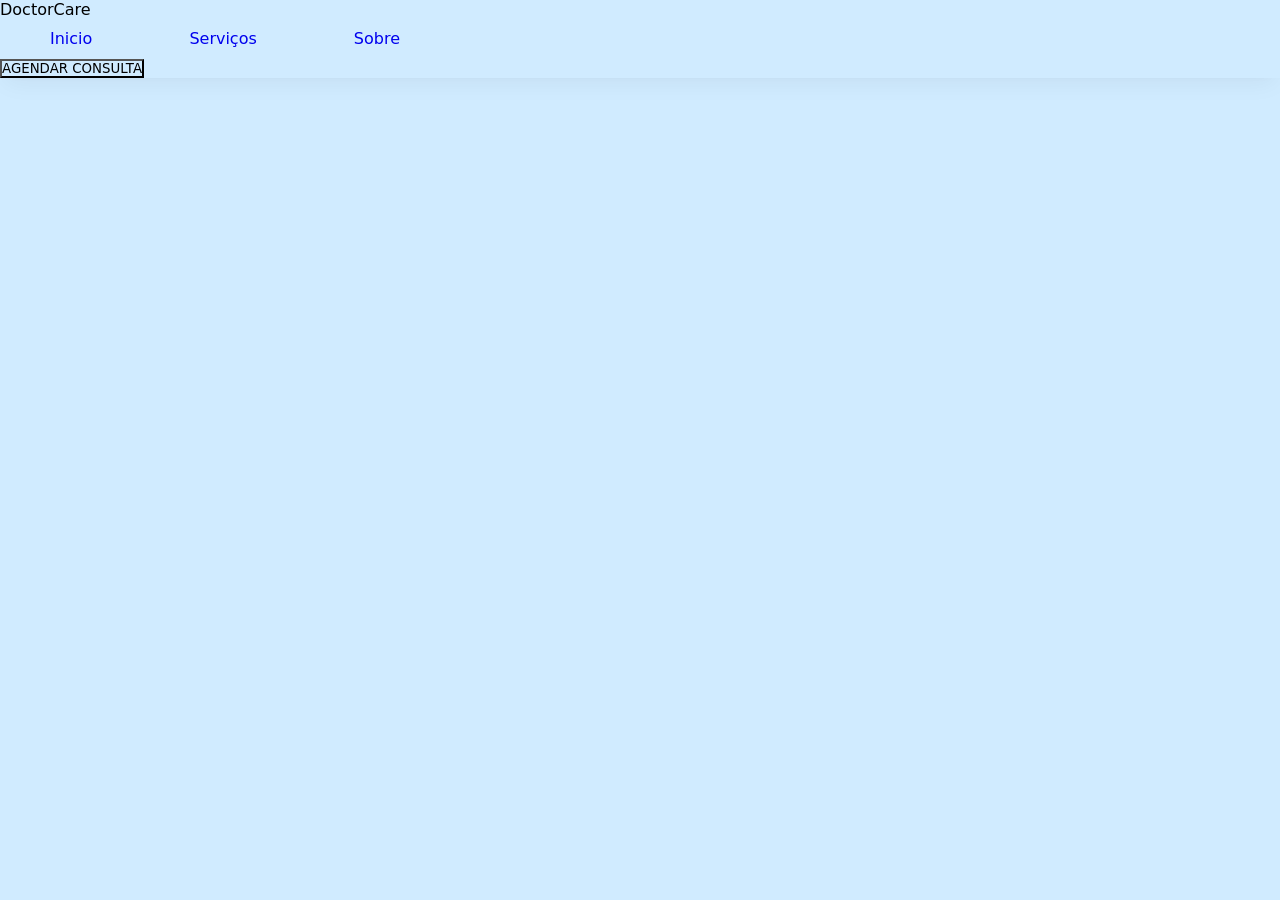
==== index.html @ a07288a1 "nem avancei" ====
<!DOCTYPE html>
<html lang="en">
<head>
    <meta charset="UTF-8">
    <meta http-equiv="X-UA-Compatible" content="IE=edge">
    <meta name="viewport" content="width=device-width, initial-scale=1.0">
    <title>Doctor Care</title>
    <link rel="stylesheet" href="index.css">
</head>
<body>
    <header class="header-fixed">
        <div class="container">
            <div class="navbar">
                <div class="logo">DoctorCare</div>
                <ul class="nav-links">
                    <il><a href="#">Inicio</a></il>
                    <il><a href="#">Serviços</a></il>
                    <il><a href="#">Sobre</a></il>
                </ul>
                <button class="btn-agendar">AGENDAR CONSULTA</button>
            </div>
        </div>
    </header>
</body>
</html>
---- index.css ----
* {
  margin: 0;
  padding: 0;
  box-sizing: border-box;
  font-family: system-ui, 'Segoe UI', 'Roboto', 'Helvetica Neue', sans-serif;
  background: #d0ebff;
  text-decoration: none;
}

.header-fixed{
    position: fixed;
    top: 0;
    left: 0;
    width: 100%;
    background-color:white;
    box-shadow: 0 10px 25px -5px rgba(0, 0, 0, 0.05), 0 8px 10px
    -6px rgba(0, 0, 0, 0.02);
    z-index: 1000;
    transition: all 0.2s ease;
}

.nav-links{
    display: flex;
    padding:  10px 50px;
    top: 0;
    justify-content: space-between; 
    align-items: center;
    width: 450px;
}
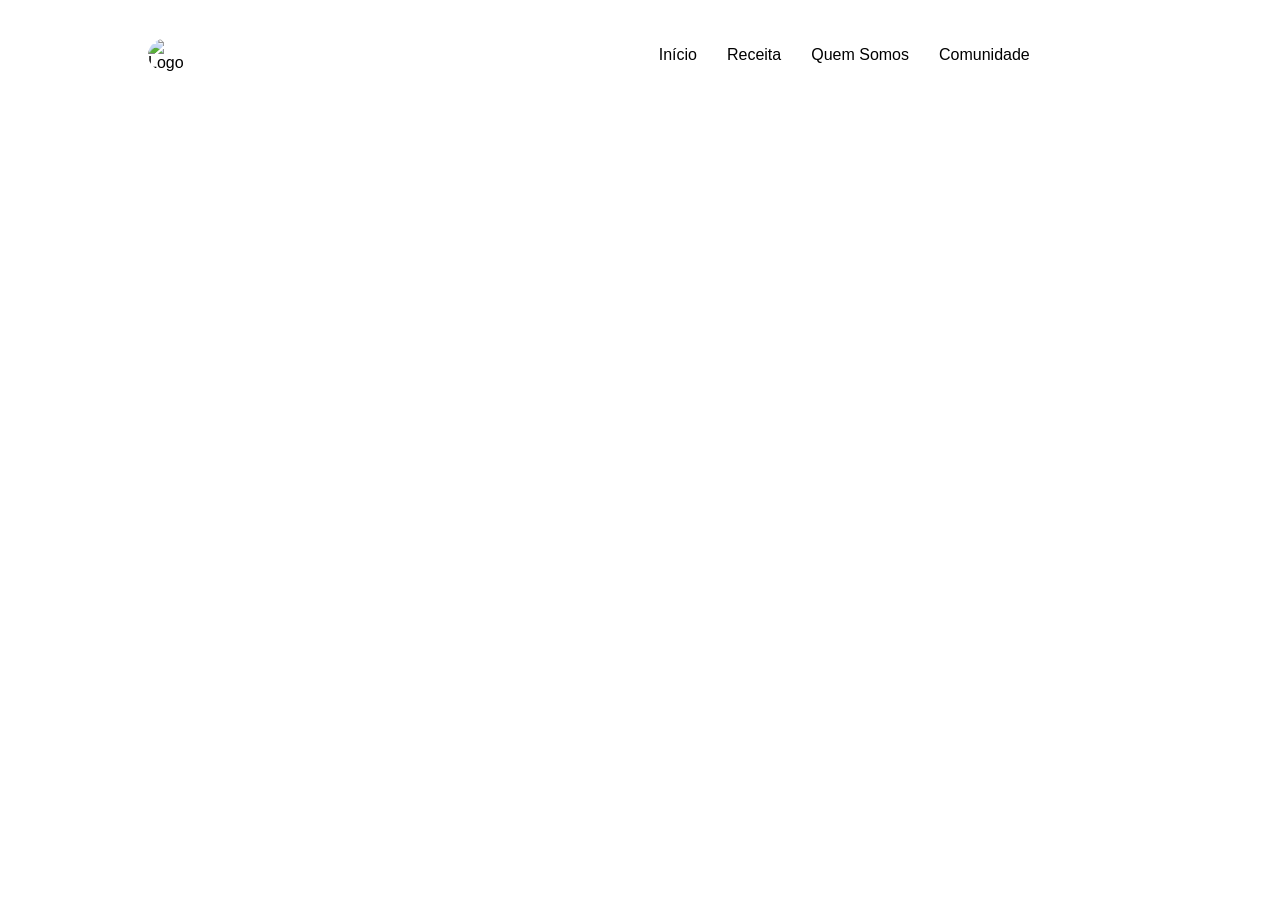
==== commit 6bf91941: "ate que avancei" ====
--- a/index.html
+++ b/index.html
@@ -4,22 +4,29 @@
     <meta charset="UTF-8">
     <meta http-equiv="X-UA-Compatible" content="IE=edge">
     <meta name="viewport" content="width=device-width, initial-scale=1.0">
-    <title>Doctor Care</title>
+    <title>Loja de frutas</title>
     <link rel="stylesheet" href="index.css">
 </head>
 <body>
-    <header class="header-fixed">
+    <div class="navbar">
+
         <div class="container">
-            <div class="navbar">
-                <div class="logo">DoctorCare</div>
-                <ul class="nav-links">
-                    <il><a href="#">Inicio</a></il>
-                    <il><a href="#">Serviços</a></il>
-                    <il><a href="#">Sobre</a></il>
-                </ul>
-                <button class="btn-agendar">AGENDAR CONSULTA</button>
-            </div>
+    
+          <div class="logo-area">
+            <img src= "https://img.freepik.com/vetores-premium/modelo-de-design-de-ilustracao-vetorial-de-icone-de-fruta-pessego_598213-3092.jpg" 
+            alt="Logo" class="logo">
+          </div>
+    
+          <div class="nav-links">
+              <ul>
+                  <li><a class="links">Início</a> </li>
+                  <li><a class="links">Receita</a> </li>
+                  <li><a class="links">Quem Somos</a></li>
+                  <li><a class="links">Comunidade</a></li>
+              </ul>
+          </div>
+    
         </div>
-    </header>
-</body>
+    
+      </div>
 </html>
--- a/index.css
+++ b/index.css
@@ -1,29 +1,46 @@
-* {
-  margin: 0;
-  padding: 0;
-  box-sizing: border-box;
-  font-family: system-ui, 'Segoe UI', 'Roboto', 'Helvetica Neue', sans-serif;
-  background: #d0ebff;
-  text-decoration: none;
-}
+body{
+    margin: 0;
+    font-family: Arial, Helvetica, sans-serif;
+  }
+  
+  .navbar{
+      margin-left: 10%; 
+    background-color:white;
+    padding: 10px 20px;
+    box-shadow: black;
+  }
+  
+  .container{
+    display: flex;
+    align-items: center;
+    justify-content: space-between;
+  }
+  
+  .logo{
+    width: 200px;
+    height: 200px;
+    border-radius: 50%;
+  }
 
-.header-fixed{
-    position: fixed;
-    top: 0;
-    left: 0;
+  .nav-links {
     width: 100%;
-    background-color:white;
-    box-shadow: 0 10px 25px -5px rgba(0, 0, 0, 0.05), 0 8px 10px
-    -6px rgba(0, 0, 0, 0.02);
-    z-index: 1000;
-    transition: all 0.2s ease;
-}
+    height: 90px;
+    display: flex;
+    justify-content:space-around;
+    align-items: center;
+    gap: 35px;
+    margin-left: 200px;
+    color: black;
+    text-decoration: none;
+  }
 
-.nav-links{
+  .nav-links ul{
+    list-style: none;
     display: flex;
-    padding:  10px 50px;
-    top: 0;
-    justify-content: space-between; 
-    align-items: center;
-    width: 450px;
-}+    gap: 30px;
+   }
+
+  .links a {
+    text-decoration: none;
+   }
+  
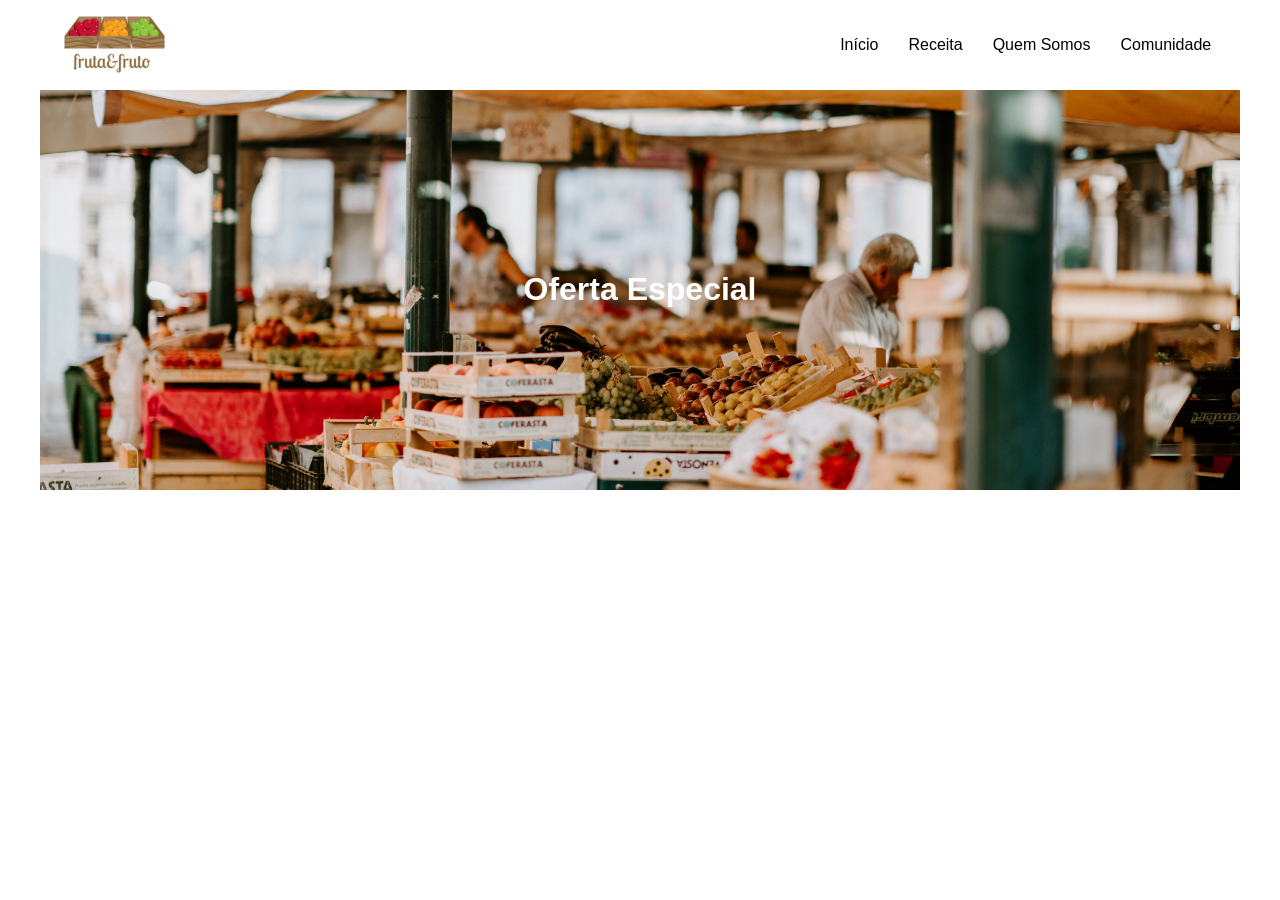
==== commit 5de14a22: "navbar centralizada e junto banner foi feito" ====
--- a/index.html
+++ b/index.html
@@ -13,8 +13,7 @@
         <div class="container">
     
           <div class="logo-area">
-            <img src= "https://img.freepik.com/vetores-premium/modelo-de-design-de-ilustracao-vetorial-de-icone-de-fruta-pessego_598213-3092.jpg" 
-            alt="Logo" class="logo">
+            <img src= "lojadefruta.png" alt="Logo" class="logo"> 
           </div>
     
           <div class="nav-links">
@@ -29,4 +28,11 @@
         </div>
     
       </div>
+    <div class="banner">
+      <img src="bannerfrutas.jpg" alt="Banner background">
+      <div class="texto-sobreposto">
+        <h1>Oferta Especial</h1>
+      </div>
+    </div>
+</body>      
 </html>
--- a/index.css
+++ b/index.css
@@ -1,15 +1,26 @@
 body{
     margin: 0;
-    font-family: Arial, Helvetica, sans-serif;
+    font-family:'Segoe UI', Tahoma, Geneva, Verdana, sans-serif
   }
-  
+/*   
   .navbar{
-      margin-left: 10%; 
+    width: 2,446px;
+    height: 69px;
+    align-items: center;
+    margin-right: 0%; 
     background-color:white;
-    padding: 10px 20px;
-    box-shadow: black;
+    padding: 0%;
+    box-shadow: 0px 4px 10px rgba(0, 0, 0, 0.1);
+  } */
+
+  nav {
+    display: flex;
+    justify-content: space-between;
+    align-items: center;
+    background-color: white;
+    box-shadow: 0px 4px 10px rgba(0, 0, 0, 0.1);
   }
-  
+
   .container{
     display: flex;
     align-items: center;
@@ -17,9 +28,10 @@
   }
   
   .logo{
-    width: 200px;
-    height: 200px;
+    width: 117px;
+    height: 72px;
     border-radius: 50%;
+    margin-left: 48%;
   }
 
   .nav-links {
@@ -29,7 +41,7 @@
     justify-content:space-around;
     align-items: center;
     gap: 35px;
-    margin-left: 200px;
+    margin-left: 48%;
     color: black;
     text-decoration: none;
   }
@@ -43,4 +55,26 @@
   .links a {
     text-decoration: none;
    }
-  +
+  .banner{
+    position: relative;
+    width: 100%;
+    max-width: 1200px;
+    margin: 0 auto;
+  }
+
+  .banner img {
+    width: 100%; height: 400px;
+    object-fit: cover;
+    display: block;
+  }
+
+  .texto-sobreposto{
+    color: white;
+    box-shadow: 0px, 4px, 10px rgba(0, 0, 0, 0.2);
+    position: absolute;
+    top: 50%; left: 50%;
+    transform: translate(-50%, -50%);
+    background-color: rgba(0, 0, 0, 0.0);
+    text-align: center;
+  }
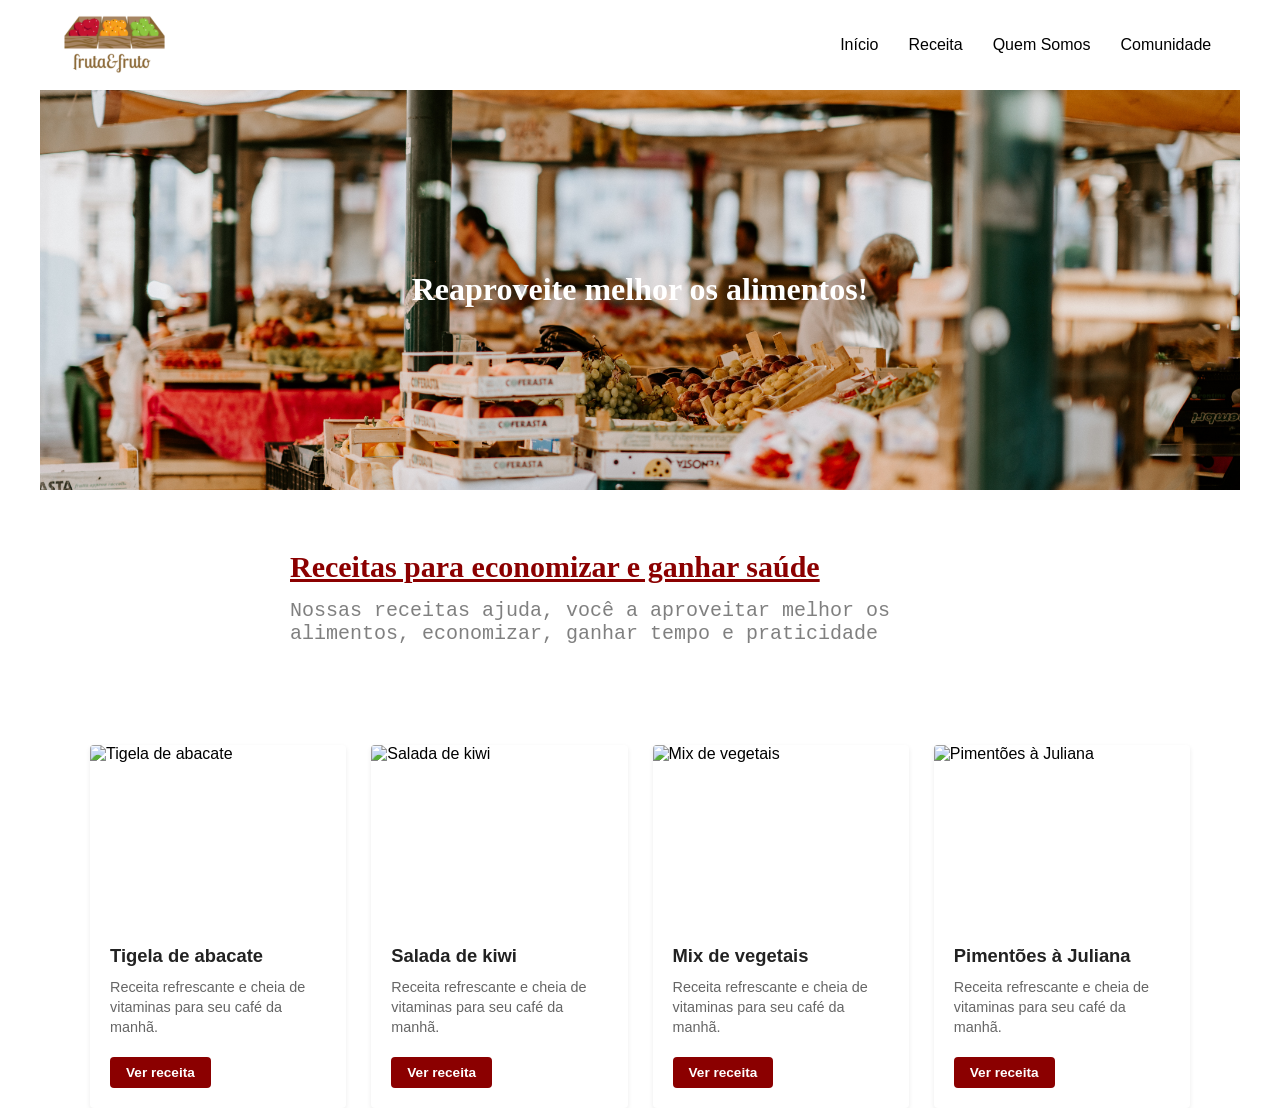
==== commit 854ff688: "andei bastante (ignore as fotos)" ====
--- a/index.html
+++ b/index.html
@@ -31,8 +31,57 @@
     <div class="banner">
       <img src="bannerfrutas.jpg" alt="Banner background">
       <div class="texto-sobreposto">
-        <h1>Oferta Especial</h1>
+        <h1>Reaproveite melhor os alimentos!</h1>
       </div>
     </div>
-</body>      
+  
+  <div class="frase-receita">
+    <h1>Receitas para economizar e ganhar saúde</h1>
+    
+     <p>Nossas receitas ajuda, você a aproveitar melhor os alimentos,
+       economizar, ganhar tempo e praticidade
+     </p>
+  </div>
+
+  <div class="grid-container">
+
+    <div class="card">
+        <img src="tigela de abacete.jpg" alt="Tigela de abacate">
+        <div class="card-content">
+            <h3>Tigela de abacate</h3>
+            <p>Receita refrescante e cheia de vitaminas para seu café da manhã.</p>
+            <a href="#" class="btn-receita">Ver receita</a>
+        </div>
+    </div>
+
+    <div class="card">
+        <img src="salada de kiwi.jpg" alt="Salada de kiwi">
+        <div class="card-content">
+            <h3>Salada de kiwi</h3>
+            <p>Receita refrescante e cheia de vitaminas para seu café da manhã.</p>
+            <a href="#" class="btn-receita">Ver receita</a>
+        </div>
+    </div>
+
+    <div class="card">
+        <img src="mixvegetais.jpg" alt="Mix de vegetais">
+        <div class="card-content">
+            <h3>Mix de vegetais</h3>
+            <p>Receita refrescante e cheia de vitaminas para seu café da manhã.</p>
+            <a href="#" class="btn-receita">Ver receita</a>
+        </div>
+    </div>
+
+    <div class="card">
+        <img src="pimetõesjuliana.jpg" alt="Pimentões à Juliana">
+        <div class="card-content">
+            <h3>Pimentões à Juliana</h3>
+            <p>Receita refrescante e cheia de vitaminas para seu café da manhã.</p>
+            <a href="#" class="btn-receita">Ver receita</a>
+        </div>
+    </div>
+
+</div>
+
+</body>
 </html>
--- a/index.css
+++ b/index.css
@@ -1,6 +1,5 @@
 body{
     margin: 0;
-    font-family:'Segoe UI', Tahoma, Geneva, Verdana, sans-serif
   }
 /*   
   .navbar{
@@ -37,6 +36,7 @@
   .nav-links {
     width: 100%;
     height: 90px;
+    font-family:'Segoe UI', Tahoma, Geneva, Verdana, sans-serif;
     display: flex;
     justify-content:space-around;
     align-items: center;
@@ -58,9 +58,10 @@
 
   .banner{
     position: relative;
-    width: 100%;
+    width: 100% ;
     max-width: 1200px;
     margin: 0 auto;
+    margin-bottom: 60px;
   }
 
   .banner img {
@@ -71,10 +72,97 @@
 
   .texto-sobreposto{
     color: white;
+    font-family: cursive;
     box-shadow: 0px, 4px, 10px rgba(0, 0, 0, 0.2);
     position: absolute;
     top: 50%; left: 50%;
     transform: translate(-50%, -50%);
     background-color: rgba(0, 0, 0, 0.0);
     text-align: center;
-  }+  }
+
+.frase-receita h1{
+    color: darkred;
+    width: 700px;
+    margin: auto;
+    font-size: 30px;
+    font-family: cursive;
+    text-decoration: underline;
+    margin-bottom: 15px;
+ }
+
+ .frase-receita p{
+  color: gray;
+  font-size: 20px;
+  width: 700px;
+  margin: auto;
+  font-family: monospace;
+  margin-bottom: 100px;
+ }
+
+.grid-container {
+  display: grid;
+  grid-template-columns: repeat(auto-fit, minmax(250px, 1fr));
+  gap: 25px; 
+  max-width: 1100px;
+  margin: 0 auto;
+}
+
+
+.card {
+  background-color: #ffffff;
+  font-family:'Segoe UI', Tahoma, Geneva, Verdana, sans-serif;
+  border-radius: 4px;
+  overflow: hidden; 
+  box-shadow: 0 2px 5px rgba(0, 0, 0, 0.08);
+  display: flex;
+  flex-direction: column;
+}
+
+.card img {
+  width: 100%;
+  height: 180px;
+  object-fit: cover;
+}
+
+
+.card-content {
+  font-family:'Segoe UI', Tahoma, Geneva, Verdana, sans-serif;
+  padding: 20px;
+  flex-grow: 1;
+}
+
+.card-content h3 {
+  font-family:'Segoe UI', Tahoma, Geneva, Verdana, sans-serif;
+  margin: 0 0 10px 0;
+  font-size: 1.15rem;
+  color: #222222;
+}
+
+
+.card-content p {
+  font-family:'Segoe UI', Tahoma, Geneva, Verdana, sans-serif;
+  margin: 0 0 20px 0;
+  font-size: 0.9rem;
+  color: #666666;
+  line-height: 1.4;
+}
+
+
+.btn-receita {
+  font-family:'Segoe UI', Tahoma, Geneva, Verdana, sans-serif;
+  display: inline-block;
+  background-color: #8B0000;
+  color: #ffffff;
+  text-decoration: none;
+  padding: 8px 16px;
+  border-radius: 4px;
+  font-size: 0.85rem;
+  font-weight: bold;
+  text-align: center;
+  transition: background 0.2s ease;
+}
+
+.btn-receita:hover {
+  background-color: #a30000;
+}
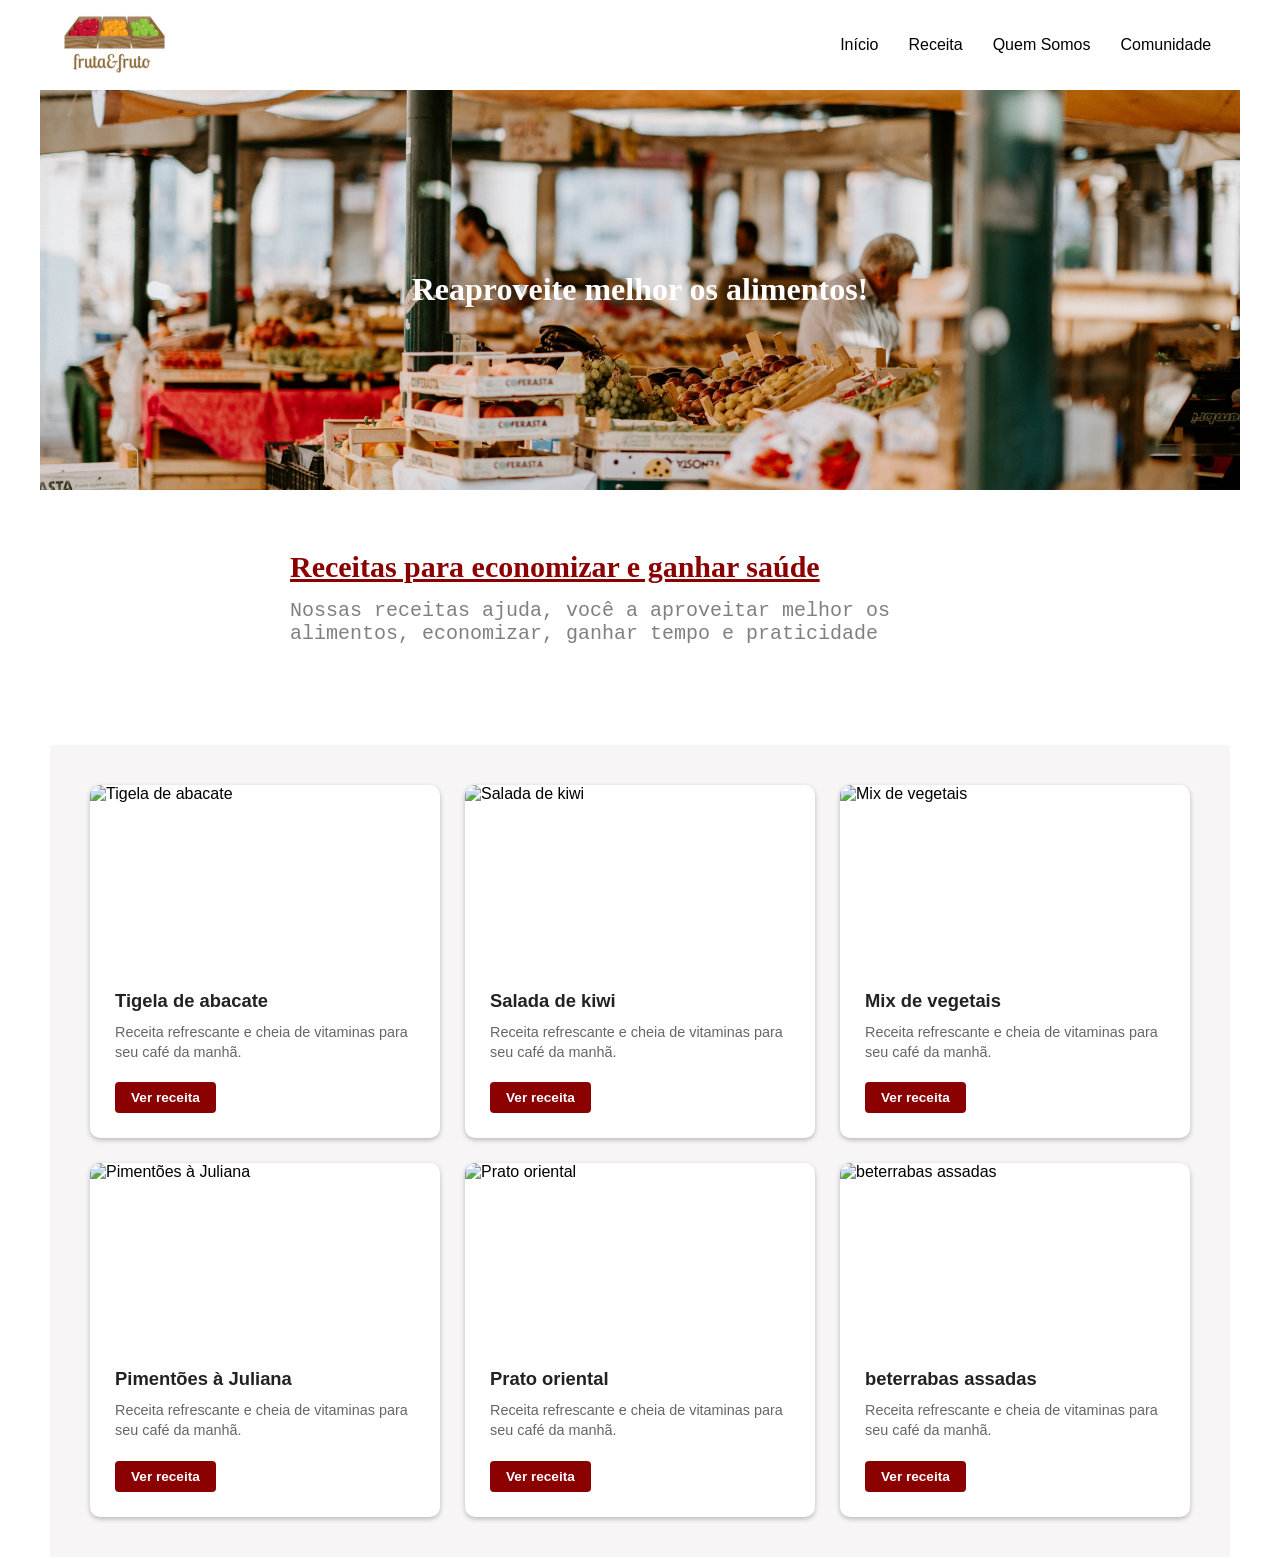
==== commit ba57268f: "ajeitando algumas coisas no card e etc, proxima aula termino" ====
--- a/index.html
+++ b/index.html
@@ -24,7 +24,7 @@
                   <li><a class="links">Comunidade</a></li>
               </ul>
           </div>
-    
+  
         </div>
     
       </div>
@@ -81,6 +81,25 @@
         </div>
     </div>
 
+    <div class="card">
+        <img src="prato oriental.jpg" alt="Prato oriental">
+        <div class="card-content">
+            <h3>Prato oriental</h3>
+            <p>Receita refrescante e cheia de vitaminas para seu café da manhã.</p>
+            <a href="#" class="btn-receita">Ver receita</a>
+        </div>
+    </div>
+
+    <div class="card">
+        <img src="beterrabas assadas.jpg" alt="beterrabas assadas">
+        <div class="card-content">
+            <h3>beterrabas assadas</h3>
+            <p>Receita refrescante e cheia de vitaminas para seu café da manhã.</p>
+            <a href="#" class="btn-receita">Ver receita</a>
+        </div>
+    </div>
+
+
 </div>
 
 </body>
--- a/index.css
+++ b/index.css
@@ -1,16 +1,6 @@
 body{
     margin: 0;
   }
-/*   
-  .navbar{
-    width: 2,446px;
-    height: 69px;
-    align-items: center;
-    margin-right: 0%; 
-    background-color:white;
-    padding: 0%;
-    box-shadow: 0px 4px 10px rgba(0, 0, 0, 0.1);
-  } */
 
   nav {
     display: flex;
@@ -74,7 +64,7 @@
     color: white;
     font-family: cursive;
     box-shadow: 0px, 4px, 10px rgba(0, 0, 0, 0.2);
-    position: absolute;
+    position: absolute; 
     top: 50%; left: 50%;
     transform: translate(-50%, -50%);
     background-color: rgba(0, 0, 0, 0.0);
@@ -82,6 +72,7 @@
   }
 
 .frase-receita h1{
+  background-color: white ;
     color: darkred;
     width: 700px;
     margin: auto;
@@ -101,8 +92,10 @@
  }
 
 .grid-container {
+  padding: 40px;
+  background-color: #f3f1f1b0;
   display: grid;
-  grid-template-columns: repeat(auto-fit, minmax(250px, 1fr));
+  grid-template-columns: repeat(3, 1fr); 
   gap: 25px; 
   max-width: 1100px;
   margin: 0 auto;
@@ -112,9 +105,9 @@
 .card {
   background-color: #ffffff;
   font-family:'Segoe UI', Tahoma, Geneva, Verdana, sans-serif;
-  border-radius: 4px;
+  border-radius: 10px;
   overflow: hidden; 
-  box-shadow: 0 2px 5px rgba(0, 0, 0, 0.08);
+  box-shadow: 0 2px 5px rgba(0, 0, 0, 0.25);
   display: flex;
   flex-direction: column;
 }
@@ -128,7 +121,7 @@
 
 .card-content {
   font-family:'Segoe UI', Tahoma, Geneva, Verdana, sans-serif;
-  padding: 20px;
+  padding: 25px;
   flex-grow: 1;
 }
 
@@ -165,4 +158,5 @@
 
 .btn-receita:hover {
   background-color: #a30000;
-}+}
+
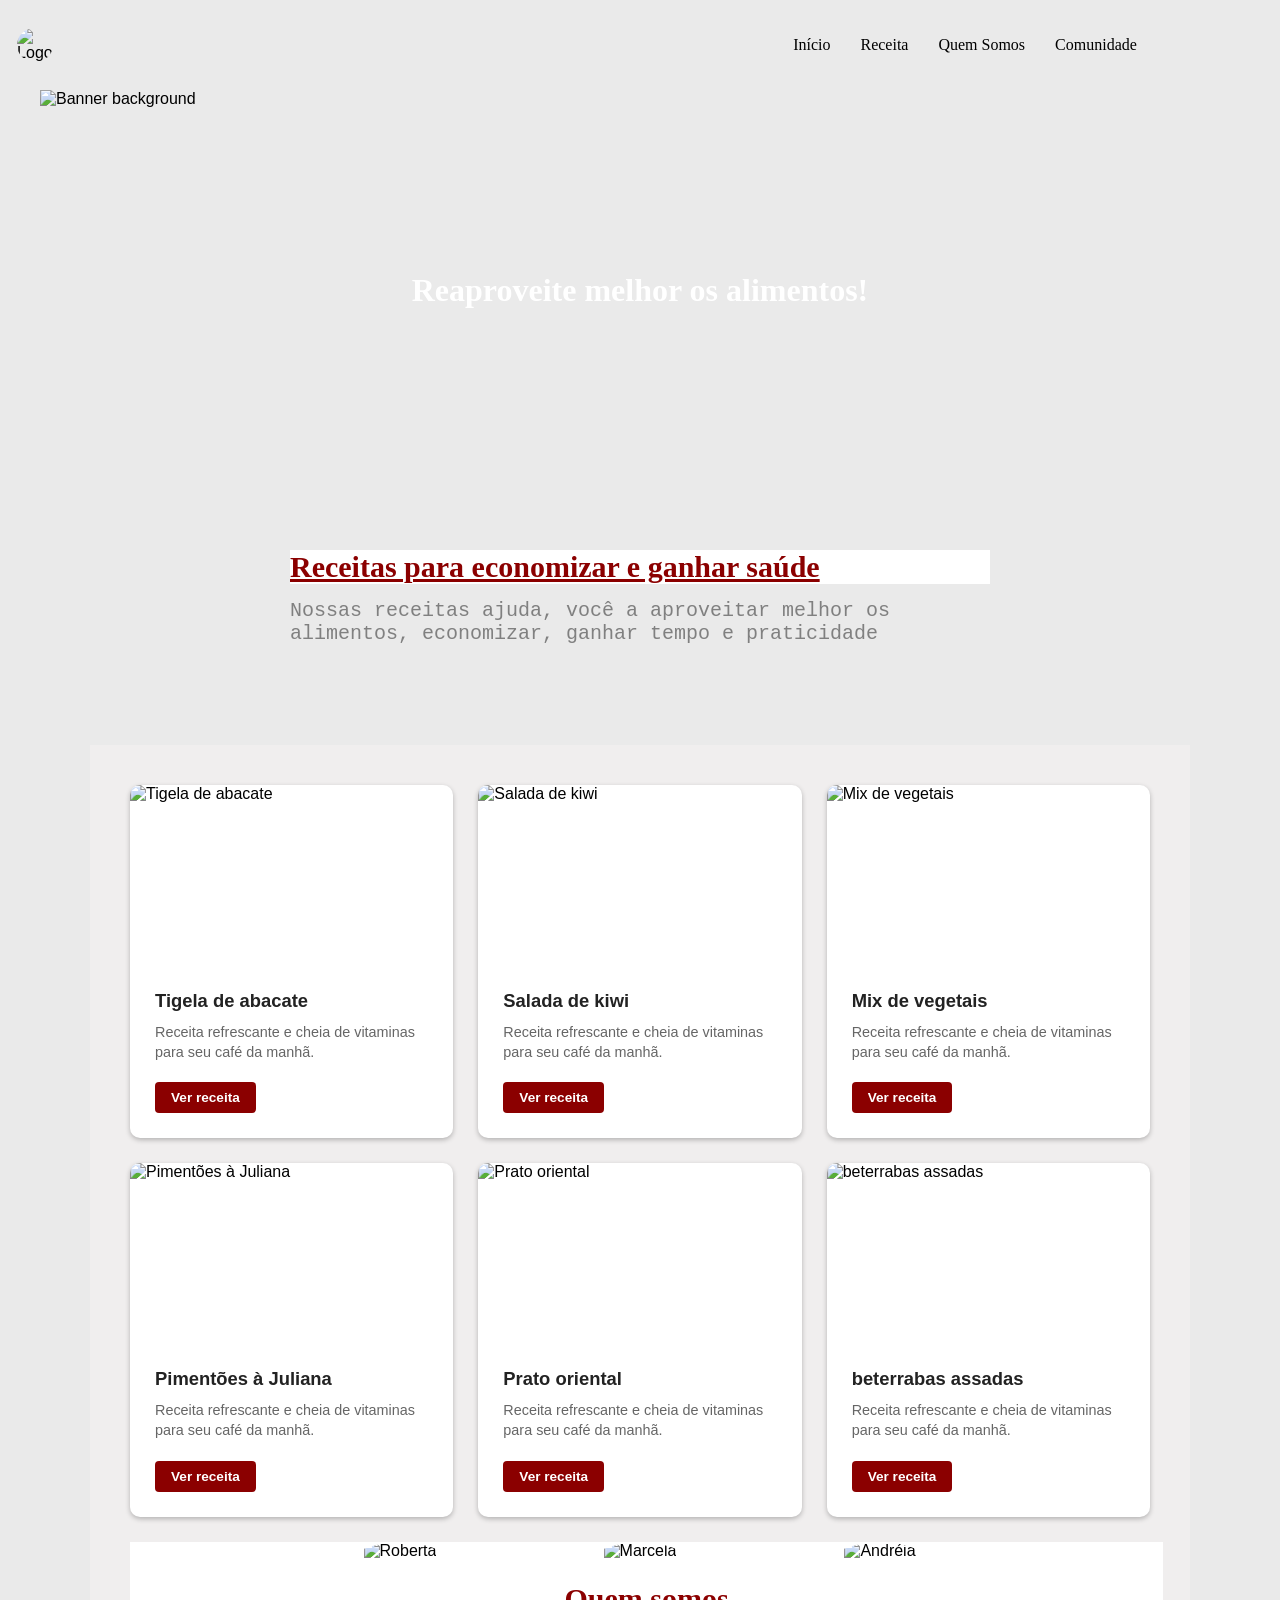
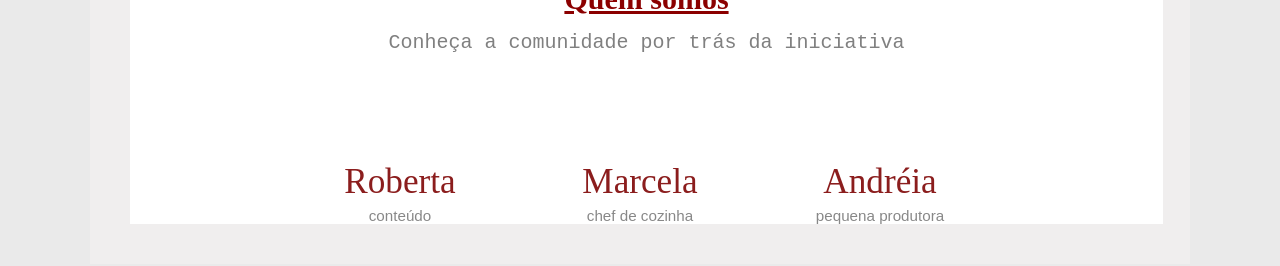
==== commit efbf70e9: "fiz o quem somos" ====
--- a/index.html
+++ b/index.html
@@ -99,6 +99,38 @@
         </div>
     </div>
 
+    <div class="colaboradores">
+        <h1>Quem somos</h1>
+        <p>Conheça a comunidade por trás da iniciativa</p>
+    </div>
+
+    <div class="team-container">
+                    <div class="team-member">
+                        <div class="avatar-wrapper">
+                            <img src="roberta.jpg" alt="Roberta">
+                        </div>
+                        <h3>Roberta</h3>
+                        <p class="role">conteúdo</p>
+                    </div>
+
+                    <div class="team-member">
+                        <div class="avatar-wrapper">
+                            <img src="marcela.jpg" alt="Marcela">
+                        </div>
+                        <h3>Marcela</h3>
+                        <p class="role">chef de cozinha</p>
+                    </div>
+
+                    <div class="team-member">
+                        <div class="avatar-wrapper">
+                            <img src="andreia (1).jpg" alt="Andréia">
+                        </div>
+                        <h3>Andréia</h3>
+                        <p class="role">pequena produtora</p>
+                    </div>
+                </div>
+            </section>
+
 
 </div>
 
--- a/index.css
+++ b/index.css
@@ -26,7 +26,7 @@
   .nav-links {
     width: 100%;
     height: 90px;
-    font-family:'Segoe UI', Tahoma, Geneva, Verdana, sans-serif;
+    font-family: cursive;
     display: flex;
     justify-content:space-around;
     align-items: center;
@@ -95,7 +95,7 @@
   padding: 40px;
   background-color: #f3f1f1b0;
   display: grid;
-  grid-template-columns: repeat(3, 1fr); 
+  grid-template-columns: repeat(auto-fit, minmax(300px, 1fr)); 
   gap: 25px; 
   max-width: 1100px;
   margin: 0 auto;
@@ -160,3 +160,120 @@
   background-color: #a30000;
 }
 
+.colaboradores{
+  max-width: 1200px;
+  background-color: #ffffff;
+  margin: 0 auto;
+  padding: 40px 20px 0 20px;
+  text-align: center;
+}
+
+.colaboradores h1{
+    color: darkred;
+    width: 700px;
+    margin: auto;
+    font-size: 30px;
+    font-family: cursive;
+    text-decoration: underline;
+    margin-bottom: 15px;
+ }
+
+ .colaboradores p{
+  color: gray;
+  font-size: 20px;
+  width: 993px;
+  height: 49px;
+  margin: auto;
+  font-family: monospace;
+  margin-bottom: 100px;
+ }
+
+ 
+* {
+    margin: 0;
+    padding: 0;
+    box-sizing: border-box;
+}
+
+body {
+    font-family: 'Poppins', sans-serif;
+    background-color: #eaeaea; 
+}
+
+.fundo-cinza-lateral {
+    width: 100%;
+    display: flex;
+    justify-content: center;
+    background-color: #eaeaea; 
+}
+
+.quadro-branco-conteudo {
+    width: 100%;
+    max-width: 1200px;
+    background-color: #ffffff; 
+    padding: 60px 40px; 
+}
+
+
+.quem-somos {
+    text-align: center;
+}
+
+.section-header h2 {
+    font-family: 'Playball', cursive;
+    font-size: 3rem;
+    color: #8b1d1d;
+    margin-bottom: 10px;
+    font-weight: normal;
+}
+
+.section-header .subtitle {
+    font-size: 1.1rem;
+    color: #999999;
+    margin-bottom: 60px;
+}
+
+.team-container {
+    display: flex;
+    flex-direction: row; /* Força o alinhamento horizontal (lado a lado) */
+    justify-content: center; /* Centraliza o grupo na tela */
+    gap: 40px; /* Espaço firme entre uma pessoa e outra */
+    flex-wrap: nowrap; /* IMPEDE que elas quebrem para a linha de baixo */
+    width: 100%;
+}
+
+.team-member {
+    flex: 0 1 auto; /* Permite que eles se ajustem sem esmagar */
+    display: flex;
+    flex-direction: column;
+    align-items: center;
+    text-align: center;
+}
+
+.avatar-wrapper {
+    width: 200px;
+    height: 200px;
+    border-radius: 50%;
+    overflow: hidden;
+    margin-bottom: 20px;
+}
+
+.avatar-wrapper img {
+    width: 100%;
+    height: 100%;
+    object-fit: cover;
+}
+
+.team-member h3 {
+    font-family: 'Playball', cursive;
+    font-size: 2.2rem;
+    color: #8b1d1d;
+    margin-bottom: 5px;
+    font-weight: normal;
+}
+
+.team-member .role {
+    font-size: 0.95rem;
+    color: #888888;
+    font-weight: 300;
+}
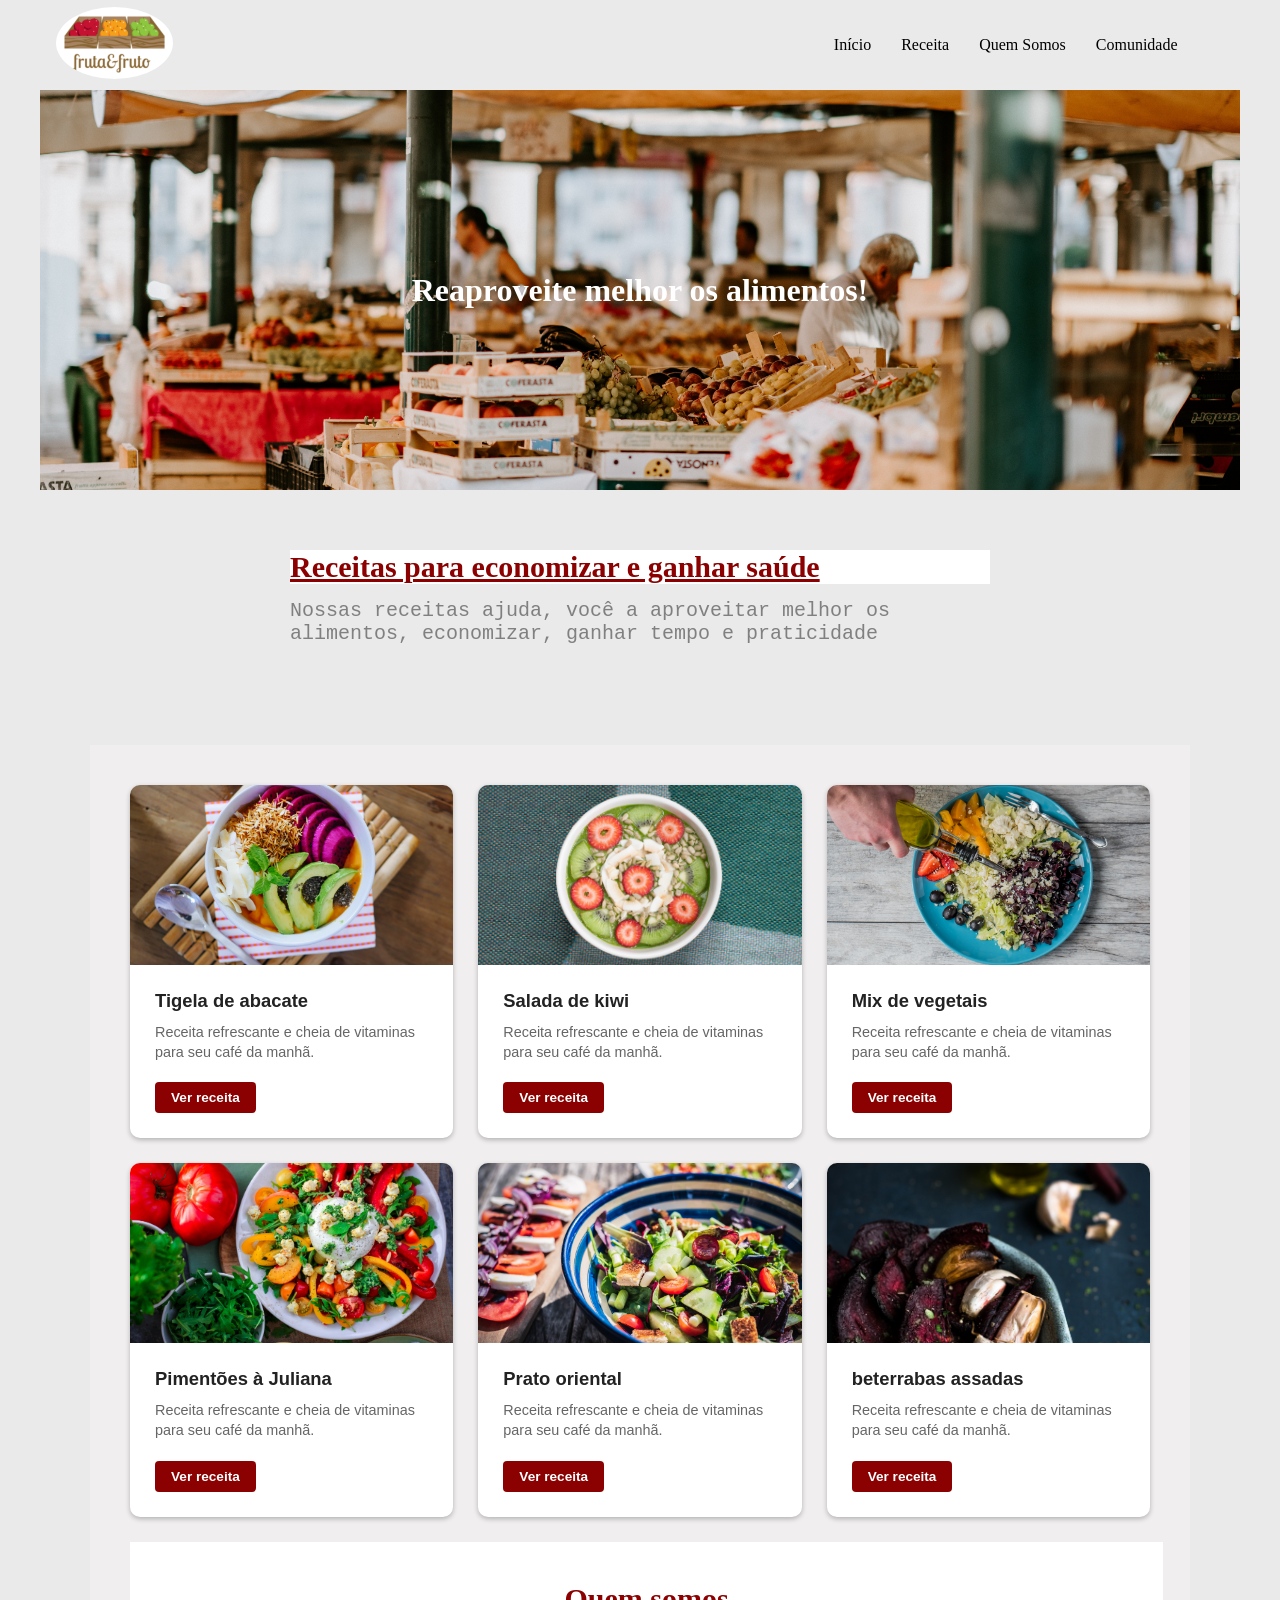
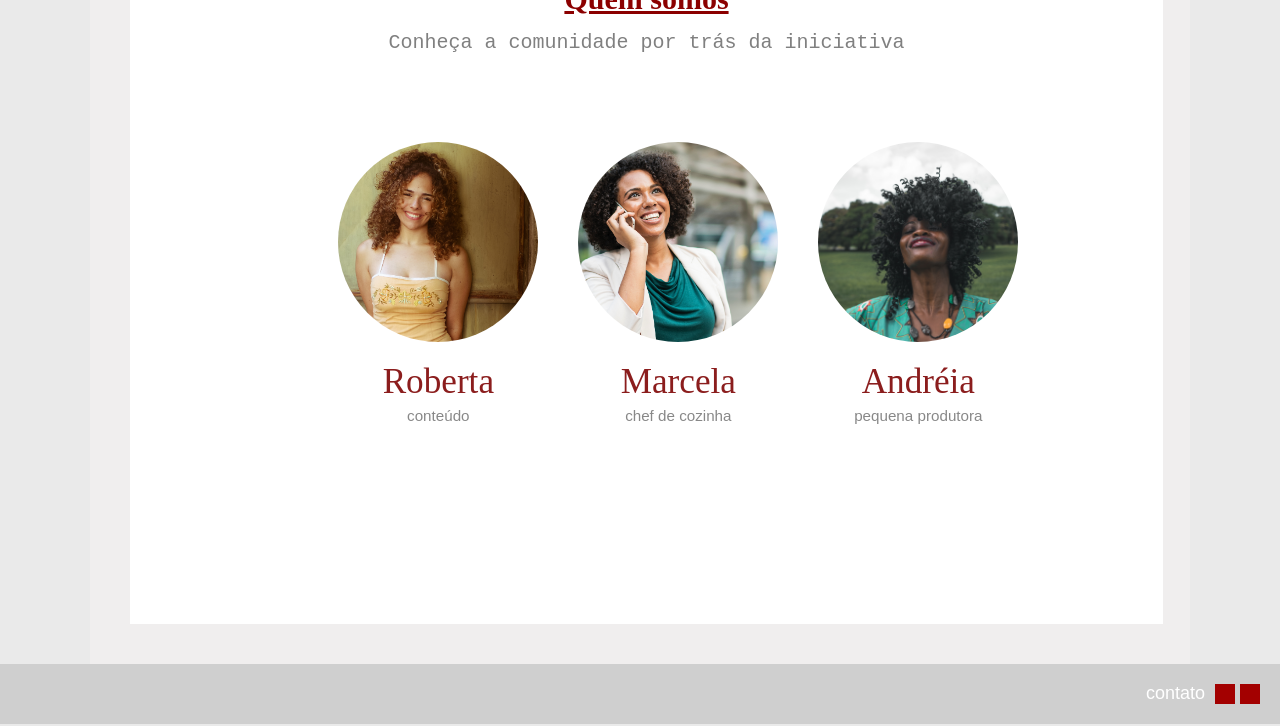
==== commit 3c33d938: "finalizado" ====
--- a/index.html
+++ b/index.html
@@ -134,5 +134,16 @@
 
 </div>
 
+<div class="footer">
+    
+    <p>contato</p>
+
+    <div class="redes">
+        <div class="quadrado"></div>
+        <div class="quadrado"></div>
+    </div>
+
+</div>
+
 </body>
 </html>
--- a/index.css
+++ b/index.css
@@ -235,15 +235,17 @@
 
 .team-container {
     display: flex;
-    flex-direction: row; /* Força o alinhamento horizontal (lado a lado) */
-    justify-content: center; /* Centraliza o grupo na tela */
-    gap: 40px; /* Espaço firme entre uma pessoa e outra */
-    flex-wrap: nowrap; /* IMPEDE que elas quebrem para a linha de baixo */
+    align-items:center;
+    padding: 200px;
+    flex-direction: row;
+    justify-content: center; 
+    gap: 40px;
+    flex-wrap: nowrap;
     width: 100%;
 }
 
 .team-member {
-    flex: 0 1 auto; /* Permite que eles se ajustem sem esmagar */
+    flex: 0 1 auto; 
     display: flex;
     flex-direction: column;
     align-items: center;
@@ -276,4 +278,33 @@
     font-size: 0.95rem;
     color: #888888;
     font-weight: 300;
+}
+
+.footer{
+    background-color: #cfcfcf;
+    height: 60px;
+
+    display: flex;
+    justify-content: flex-end;
+    align-items: center;
+
+    padding-right: 20px;
+    gap: 10px;
+}
+
+.footer p{
+    color: white;
+    font-family: Arial, Helvetica, sans-serif;
+    font-size: 18px;
+}
+
+.redes{
+    display: flex;
+    gap: 5px;
+}
+
+.quadrado{
+    width: 20px;
+    height: 20px;
+    background-color: #a30000;
 }
